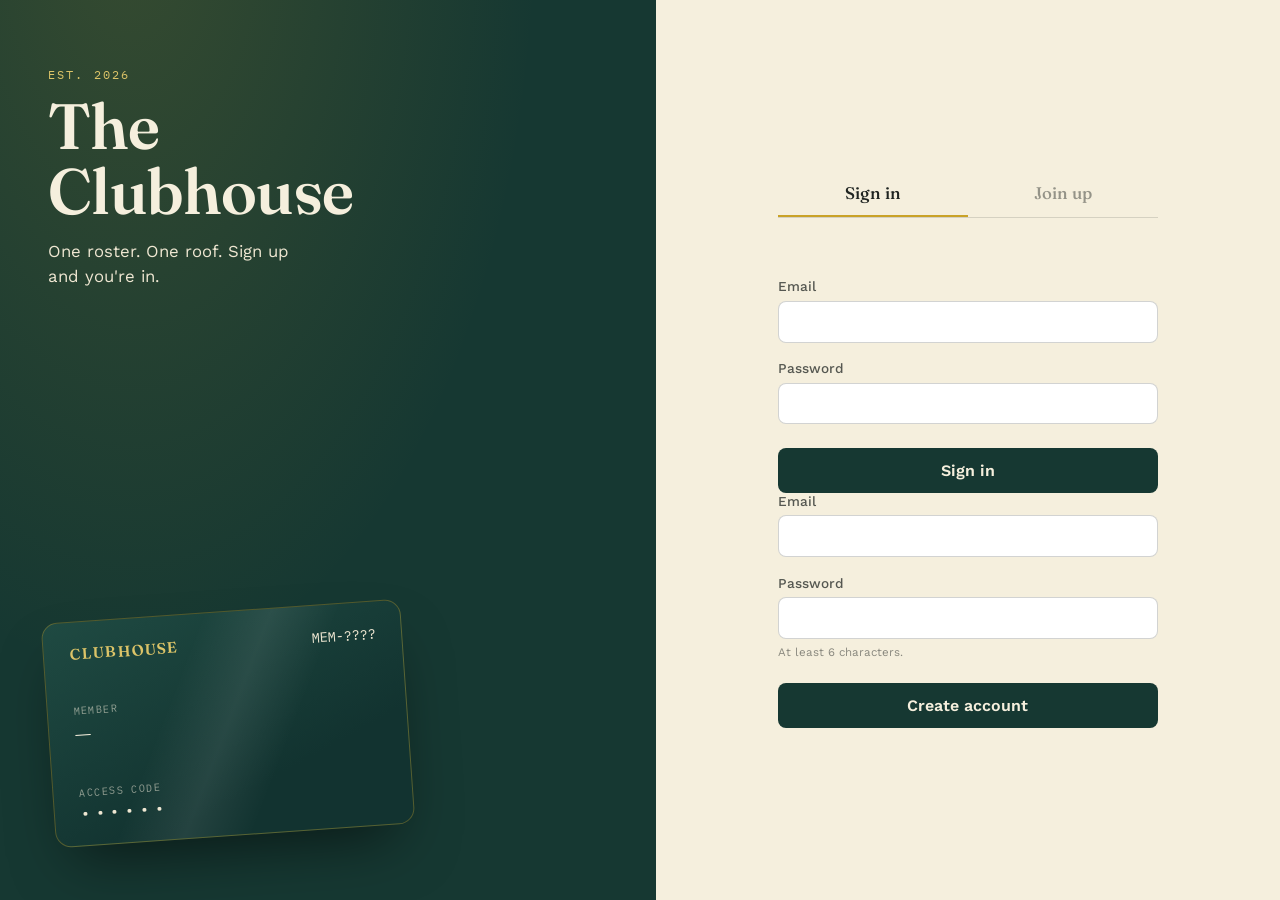
==== dashboard.html @ dbffff2b "Create dashboard.html" ====
<!DOCTYPE html>
<html lang="en">
<head>
<meta charset="UTF-8" />
<meta name="viewport" content="width=device-width, initial-scale=1.0" />
<title>The Clubhouse — Dashboard</title>
<link rel="preconnect" href="https://fonts.googleapis.com">
<link href="https://fonts.googleapis.com/css2?family=Fraunces:ital,opsz,wght@0,9..144,500;0,9..144,600;1,9..144,500&family=Work+Sans:wght@400;500;600&family=IBM+Plex+Mono:wght@500;600&display=swap" rel="stylesheet">
<link rel="stylesheet" href="style.css" />
<style>
  .dash-stage {
    min-height: 100vh;
    display: flex;
    align-items: center;
    justify-content: center;
    background: var(--cream);
    padding: 2rem;
  }
  .dash-card {
    max-width: 420px;
    width: 100%;
    text-align: center;
  }
  .dash-card h1 {
    font-family: var(--font-display);
    font-size: 2rem;
    margin-bottom: 0.4rem;
  }
  .dash-card p { color: rgba(31,36,33,0.7); margin-bottom: 2rem; }
  .dash-signout {
    background: none;
    border: 1px solid rgba(31,36,33,0.25);
    padding: 0.6rem 1.2rem;
    border-radius: 8px;
    cursor: pointer;
    font-family: var(--font-body);
    font-weight: 500;
  }
  .dash-signout:hover { background: rgba(31,36,33,0.06); }
</style>
</head>
<body>

<div class="dash-stage">
  <div class="dash-card">
    <div class="card-wrap" style="margin: 0 auto 2rem;">
      <div class="member-card" id="memberCard">
        <div class="member-card-top">
          <span class="member-card-club">CLUBHOUSE</span>
          <span class="member-card-id revealed" id="cardId">MEM-????</span>
        </div>
        <div class="member-card-body">
          <span class="member-card-label">Member</span>
          <span class="member-card-name" id="cardName">—</span>
        </div>
        <div class="member-card-bottom">
          <span class="member-card-label">Status</span>
          <span class="member-card-dots">Active</span>
        </div>
        <div class="member-card-shine"></div>
      </div>
    </div>
    <h1>Welcome back.</h1>
    <p id="welcomeText">You're signed in.</p>
    <button class="dash-signout" id="signOutBtn">Sign out</button>
  </div>
</div>

<script>
  const session = JSON.parse(localStorage.getItem('clubhouse_session') || 'null');
  if (!session) {
    window.location.href = 'index.html';
  } else {
    const namePart = session.email.includes('@') ? session.email.split('@')[0] : session.email;
    document.getElementById('cardName').textContent = namePart.replace(/[._]/g, ' ');
    document.getElementById('cardId').textContent = session.memberId || 'MEM-????';
    document.getElementById('welcomeText').textContent = session.email + ' — membership ' + (session.memberId || '');
  }

  document.getElementById('signOutBtn').addEventListener('click', () => {
    localStorage.removeItem('clubhouse_session');
    window.location.href = 'index.html';
  });
</script>
</body>
</html>
---- style.css ----
:root {
  --ink: #1F2421;
  --teal-deep: #163832;
  --teal-panel: #1F4A42;
  --cream: #F5EFDD;
  --cream-soft: #EFE7D2;
  --gold: #C9A227;
  --gold-soft: #DCC468;
  --coral: #E2634F;
  --font-display: 'Fraunces', serif;
  --font-body: 'Work Sans', sans-serif;
  --font-mono: 'IBM Plex Mono', monospace;
}

* { box-sizing: border-box; }

html, body {
  margin: 0;
  padding: 0;
  min-height: 100%;
  font-family: var(--font-body);
  color: var(--ink);
  background: var(--teal-deep);
}

button, input {
  font-family: inherit;
}

.stage {
  min-height: 100vh;
  display: grid;
  grid-template-columns: 1.05fr 1fr;
}

/* ---------- LEFT BRAND PANEL ---------- */

.brand-panel {
  background:
    radial-gradient(ellipse at 20% -10%, rgba(201, 162, 39, 0.18), transparent 55%),
    var(--teal-deep);
  color: var(--cream);
  padding: 4rem 3rem;
  display: flex;
  flex-direction: column;
  justify-content: space-between;
  gap: 3rem;
  position: relative;
  overflow: hidden;
}

.brand-eyebrow {
  font-family: var(--font-mono);
  font-size: 0.75rem;
  letter-spacing: 0.18em;
  text-transform: uppercase;
  color: var(--gold-soft);
}

.brand-name {
  font-family: var(--font-display);
  font-weight: 600;
  font-size: clamp(2.6rem, 5vw, 4rem);
  line-height: 1.02;
  margin: 0.6rem 0 1rem;
  letter-spacing: -0.01em;
}

.brand-tagline {
  font-size: 1.05rem;
  max-width: 26ch;
  color: var(--cream-soft);
  line-height: 1.5;
  margin: 0;
}

/* ---------- SIGNATURE: THE MEMBERSHIP CARD ---------- */

.card-wrap {
  perspective: 1200px;
}

.member-card {
  width: min(360px, 90%);
  aspect-ratio: 1.6 / 1;
  border-radius: 16px;
  background: linear-gradient(155deg, var(--teal-panel), #123330 70%);
  border: 1px solid rgba(201, 162, 39, 0.35);
  box-shadow: 0 30px 60px -20px rgba(0,0,0,0.55);
  padding: 1.4rem 1.6rem;
  position: relative;
  display: flex;
  flex-direction: column;
  justify-content: space-between;
  transform: rotate(-4deg);
  transition: transform 0.4s ease;
  overflow: hidden;
}

.member-card:hover { transform: rotate(-1deg) scale(1.01); }

.member-card-top {
  display: flex;
  justify-content: space-between;
  align-items: baseline;
}

.member-card-club {
  font-family: var(--font-display);
  font-weight: 600;
  letter-spacing: 0.08em;
  font-size: 0.95rem;
  color: var(--gold-soft);
}

.member-card-id {
  font-family: var(--font-mono);
  font-size: 0.85rem;
  color: var(--cream-soft);
  transition: color 0.3s ease;
}

.member-card-id.revealed {
  color: var(--gold);
  font-weight: 600;
}

.member-card-body {
  display: flex;
  flex-direction: column;
  gap: 0.2rem;
}

.member-card-label {
  font-family: var(--font-mono);
  font-size: 0.65rem;
  letter-spacing: 0.14em;
  text-transform: uppercase;
  color: rgba(245, 239, 221, 0.55);
}

.member-card-name {
  font-family: var(--font-display);
  font-size: 1.3rem;
  color: var(--cream);
  min-height: 1.6rem;
}

.member-card-bottom {
  display: flex;
  flex-direction: column;
  gap: 0.2rem;
}

.member-card-dots {
  font-family: var(--font-mono);
  letter-spacing: 0.3em;
  font-size: 1rem;
  color: var(--cream-soft);
}

.member-card-shine {
  position: absolute;
  inset: -40% -20%;
  background: linear-gradient(115deg, transparent 40%, rgba(255,255,255,0.08) 50%, transparent 60%);
  pointer-events: none;
}

/* ---------- RIGHT FORM PANEL ---------- */

.form-panel {
  background: var(--cream);
  display: flex;
  align-items: center;
  justify-content: center;
  padding: 3rem 2rem;
}

.form-card {
  width: 100%;
  max-width: 380px;
}

.tabs {
  display: flex;
  border-bottom: 1px solid rgba(31, 36, 33, 0.15);
  margin-bottom: 1.6rem;
}

.tab {
  flex: 1;
  background: none;
  border: none;
  font-family: var(--font-display);
  font-size: 1.05rem;
  font-weight: 500;
  color: rgba(31, 36, 33, 0.45);
  padding: 0.7rem 0.5rem;
  cursor: pointer;
  border-bottom: 2px solid transparent;
  transition: color 0.2s ease, border-color 0.2s ease;
}

.tab[aria-selected="true"] {
  color: var(--ink);
  border-bottom-color: var(--gold);
}

.tab:focus-visible,
input:focus-visible,
button:focus-visible {
  outline: 2px solid var(--teal-panel);
  outline-offset: 2px;
}

.form-status {
  min-height: 1.4rem;
  font-size: 0.88rem;
  margin: 0 0 0.8rem;
  color: var(--coral);
}

.form-status.success { color: #2E7D5B; }

.auth-form {
  display: flex;
  flex-direction: column;
  gap: 1.1rem;
}

.field {
  display: flex;
  flex-direction: column;
  gap: 0.4rem;
  font-size: 0.85rem;
  font-weight: 500;
  color: rgba(31, 36, 33, 0.75);
}

.field input {
  font-size: 1rem;
  padding: 0.65rem 0.8rem;
  border-radius: 8px;
  border: 1px solid rgba(31, 36, 33, 0.2);
  background: #fff;
  color: var(--ink);
}

.field-hint {
  font-size: 0.72rem;
  font-weight: 400;
  color: rgba(31, 36, 33, 0.5);
}

.btn-primary {
  margin-top: 0.4rem;
  background: var(--teal-deep);
  color: var(--cream);
  border: none;
  border-radius: 8px;
  padding: 0.8rem 1rem;
  font-size: 1rem;
  font-weight: 600;
  cursor: pointer;
  transition: background 0.2s ease, transform 0.1s ease;
}

.btn-primary:hover { background: var(--teal-panel); }
.btn-primary:active { transform: scale(0.98); }
.btn-primary:disabled { opacity: 0.6; cursor: not-allowed; }

/* ---------- RESPONSIVE ---------- */

@media (max-width: 860px) {
  .stage { grid-template-columns: 1fr; }
  .brand-panel { padding: 2.5rem 1.5rem; gap: 2rem; }
  .card-wrap { display: flex; justify-content: center; }
  .form-panel { padding: 2.5rem 1.5rem; }
}

@media (prefers-reduced-motion: reduce) {
  .member-card, .btn-primary, .tab, .member-card-id { transition: none; }
}
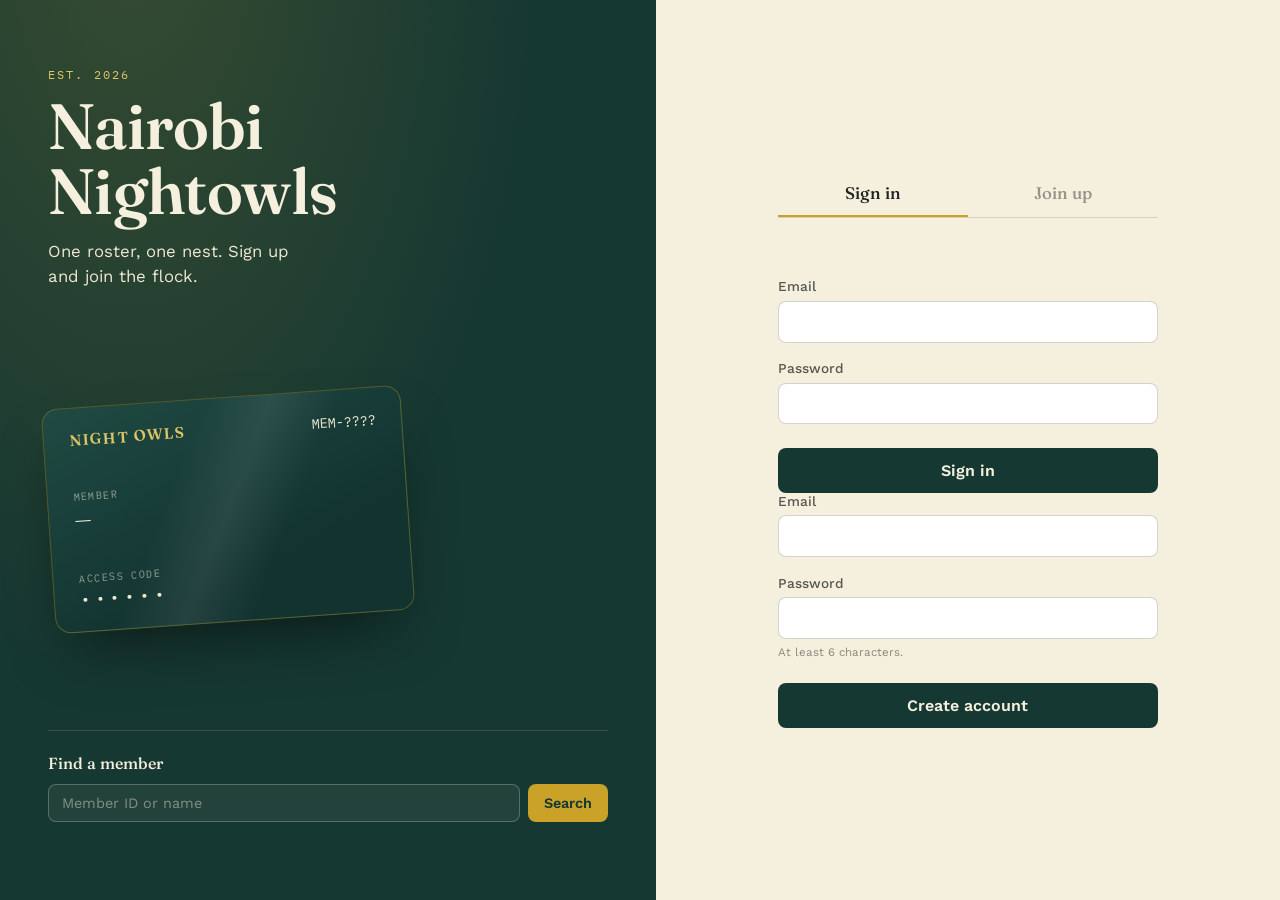
==== commit aaf798d3: "Update dashboard.html" ====
--- a/dashboard.html
+++ b/dashboard.html
@@ -3,7 +3,7 @@
 <head>
 <meta charset="UTF-8" />
 <meta name="viewport" content="width=device-width, initial-scale=1.0" />
-<title>The Clubhouse — Dashboard</title>
+<title>Nairobi Nightowls — Dashboard</title>
 <link rel="preconnect" href="https://fonts.googleapis.com">
 <link href="https://fonts.googleapis.com/css2?family=Fraunces:ital,opsz,wght@0,9..144,500;0,9..144,600;1,9..144,500&family=Work+Sans:wght@400;500;600&family=IBM+Plex+Mono:wght@500;600&display=swap" rel="stylesheet">
 <link rel="stylesheet" href="style.css" />
@@ -46,7 +46,7 @@
     <div class="card-wrap" style="margin: 0 auto 2rem;">
       <div class="member-card" id="memberCard">
         <div class="member-card-top">
-          <span class="member-card-club">CLUBHOUSE</span>
+          <span class="member-card-club">NIGHT OWLS</span>
           <span class="member-card-id revealed" id="cardId">MEM-????</span>
         </div>
         <div class="member-card-body">
@@ -67,7 +67,7 @@
 </div>
 
 <script>
-  const session = JSON.parse(localStorage.getItem('clubhouse_session') || 'null');
+  const session = JSON.parse(localStorage.getItem('nightowls_session') || 'null');
   if (!session) {
     window.location.href = 'index.html';
   } else {
@@ -78,7 +78,7 @@
   }
 
   document.getElementById('signOutBtn').addEventListener('click', () => {
-    localStorage.removeItem('clubhouse_session');
+    localStorage.removeItem('nightowls_session');
     window.location.href = 'index.html';
   });
 </script>
--- a/style.css
+++ b/style.css
@@ -166,6 +166,90 @@
   pointer-events: none;
 }
 
+/* ---------- MEMBER LOOKUP (homepage search) ---------- */
+
+.lookup-wrap {
+  border-top: 1px solid rgba(245, 239, 221, 0.15);
+  padding-top: 1.4rem;
+}
+
+.lookup-title {
+  font-family: var(--font-display);
+  font-weight: 500;
+  font-size: 1rem;
+  color: var(--cream);
+  margin: 0 0 0.7rem;
+}
+
+.lookup-form {
+  display: flex;
+  gap: 0.5rem;
+}
+
+.lookup-form input {
+  flex: 1;
+  font-size: 0.9rem;
+  padding: 0.6rem 0.8rem;
+  border-radius: 8px;
+  border: 1px solid rgba(245, 239, 221, 0.25);
+  background: rgba(245, 239, 221, 0.06);
+  color: var(--cream);
+}
+
+.lookup-form input::placeholder { color: rgba(245, 239, 221, 0.45); }
+
+.btn-lookup {
+  background: var(--gold);
+  color: var(--teal-deep);
+  border: none;
+  border-radius: 8px;
+  padding: 0.6rem 1rem;
+  font-size: 0.9rem;
+  font-weight: 600;
+  cursor: pointer;
+  transition: background 0.2s ease;
+}
+
+.btn-lookup:hover { background: var(--gold-soft); }
+
+.lookup-results {
+  list-style: none;
+  margin: 0.9rem 0 0;
+  padding: 0;
+  display: flex;
+  flex-direction: column;
+  gap: 0.5rem;
+  max-height: 220px;
+  overflow-y: auto;
+}
+
+.lookup-results li {
+  display: flex;
+  justify-content: space-between;
+  align-items: baseline;
+  gap: 0.8rem;
+  padding: 0.55rem 0.75rem;
+  border-radius: 8px;
+  background: rgba(245, 239, 221, 0.06);
+  font-size: 0.9rem;
+}
+
+.lookup-name { color: var(--cream); }
+
+.lookup-id {
+  font-family: var(--font-mono);
+  font-size: 0.8rem;
+  color: var(--gold-soft);
+  white-space: nowrap;
+}
+
+.lookup-empty {
+  color: rgba(245, 239, 221, 0.55);
+  font-size: 0.85rem;
+  padding: 0.4rem 0.1rem;
+  background: none !important;
+}
+
 /* ---------- RIGHT FORM PANEL ---------- */
 
 .form-panel {
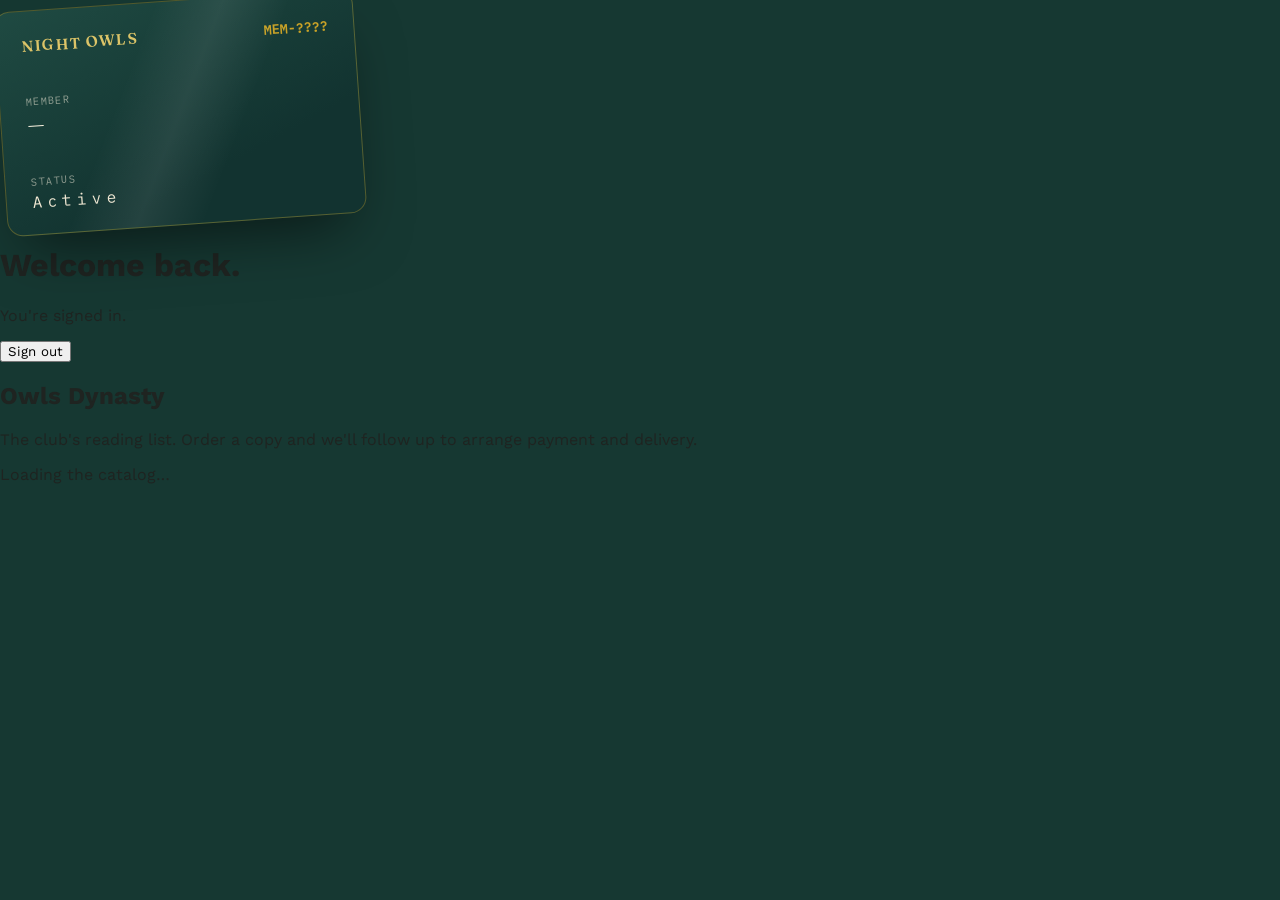
==== commit 6f2db631: "Update dashboard.html" ====
--- a/dashboard.html
+++ b/dashboard.html
@@ -7,43 +7,14 @@
 <link rel="preconnect" href="https://fonts.googleapis.com">
 <link href="https://fonts.googleapis.com/css2?family=Fraunces:ital,opsz,wght@0,9..144,500;0,9..144,600;1,9..144,500&family=Work+Sans:wght@400;500;600&family=IBM+Plex+Mono:wght@500;600&display=swap" rel="stylesheet">
 <link rel="stylesheet" href="style.css" />
-<style>
-  .dash-stage {
-    min-height: 100vh;
-    display: flex;
-    align-items: center;
-    justify-content: center;
-    background: var(--cream);
-    padding: 2rem;
-  }
-  .dash-card {
-    max-width: 420px;
-    width: 100%;
-    text-align: center;
-  }
-  .dash-card h1 {
-    font-family: var(--font-display);
-    font-size: 2rem;
-    margin-bottom: 0.4rem;
-  }
-  .dash-card p { color: rgba(31,36,33,0.7); margin-bottom: 2rem; }
-  .dash-signout {
-    background: none;
-    border: 1px solid rgba(31,36,33,0.25);
-    padding: 0.6rem 1.2rem;
-    border-radius: 8px;
-    cursor: pointer;
-    font-family: var(--font-body);
-    font-weight: 500;
-  }
-  .dash-signout:hover { background: rgba(31,36,33,0.06); }
-</style>
 </head>
 <body>
 
-<div class="dash-stage">
-  <div class="dash-card">
-    <div class="card-wrap" style="margin: 0 auto 2rem;">
+<div class="dash-page">
+
+  <!-- Member header -->
+  <header class="dash-header">
+    <div class="card-wrap dash-card-wrap">
       <div class="member-card" id="memberCard">
         <div class="member-card-top">
           <span class="member-card-club">NIGHT OWLS</span>
@@ -60,27 +31,30 @@
         <div class="member-card-shine"></div>
       </div>
     </div>
-    <h1>Welcome back.</h1>
-    <p id="welcomeText">You're signed in.</p>
-    <button class="dash-signout" id="signOutBtn">Sign out</button>
-  </div>
+    <div class="dash-welcome">
+      <h1>Welcome back.</h1>
+      <p id="welcomeText">You're signed in.</p>
+      <button class="dash-signout" id="signOutBtn">Sign out</button>
+    </div>
+  </header>
+
+  <!-- Owls Dynasty book catalog -->
+  <section class="dynasty-section">
+    <div class="dynasty-heading">
+      <h2>Owls Dynasty</h2>
+      <p>The club's reading list. Order a copy and we'll follow up to arrange payment and delivery.</p>
+    </div>
+
+    <p class="dynasty-status" id="dynastyStatus" role="status"></p>
+
+    <div class="book-grid" id="bookGrid">
+      <p class="book-empty">Loading the catalog…</p>
+    </div>
+  </section>
+
 </div>
 
-<script>
-  const session = JSON.parse(localStorage.getItem('nightowls_session') || 'null');
-  if (!session) {
-    window.location.href = 'index.html';
-  } else {
-    const namePart = session.email.includes('@') ? session.email.split('@')[0] : session.email;
-    document.getElementById('cardName').textContent = namePart.replace(/[._]/g, ' ');
-    document.getElementById('cardId').textContent = session.memberId || 'MEM-????';
-    document.getElementById('welcomeText').textContent = session.email + ' — membership ' + (session.memberId || '');
-  }
-
-  document.getElementById('signOutBtn').addEventListener('click', () => {
-    localStorage.removeItem('nightowls_session');
-    window.location.href = 'index.html';
-  });
-</script>
+<script src="api.js"></script>
+<script src="dashboard.js"></script>
 </body>
 </html>
--- a/style.css
+++ b/style.css
@@ -312,6 +312,10 @@
   gap: 1.1rem;
 }
 
+.auth-form[hidden] {
+  display: none;
+}
+
 .field {
   display: flex;
   flex-direction: column;
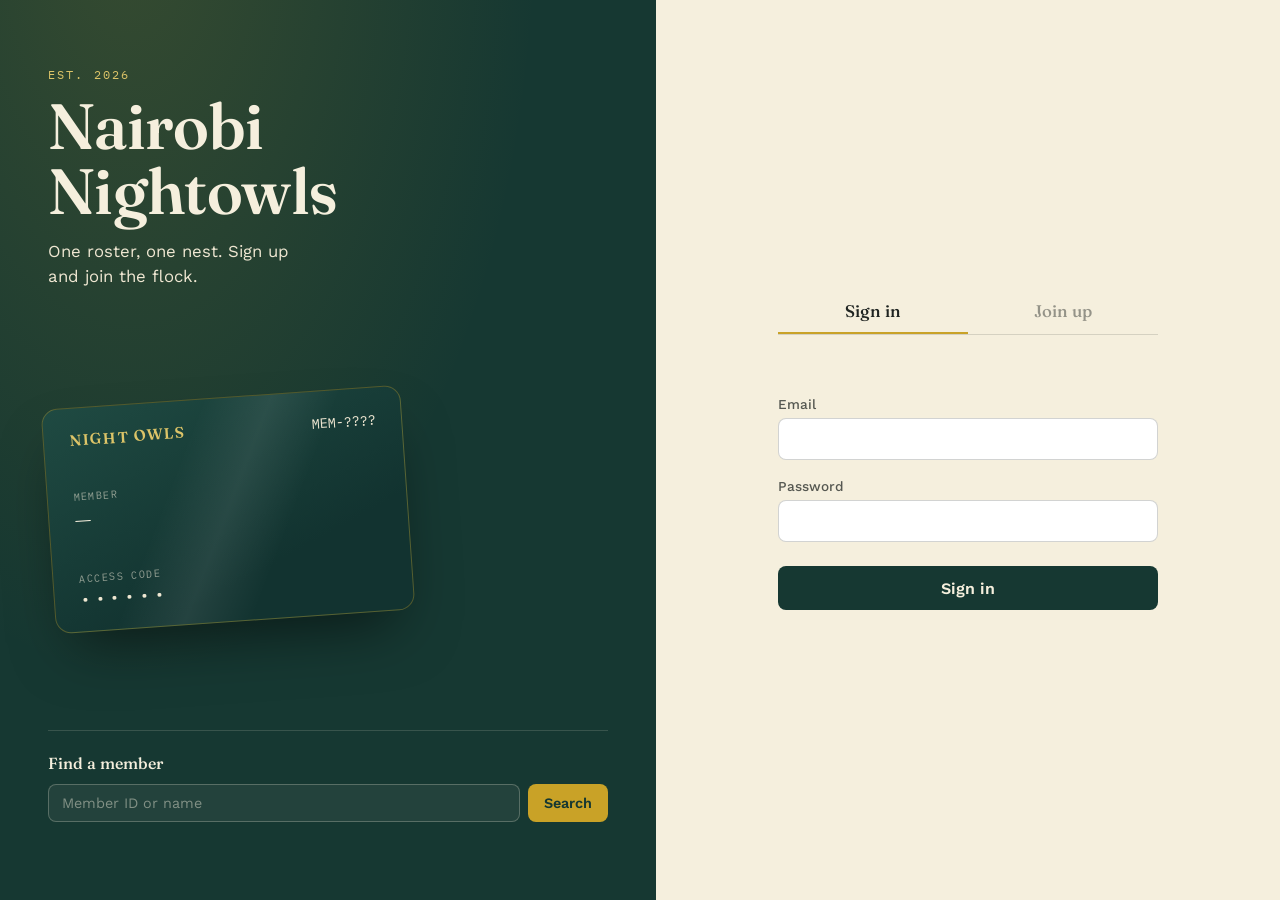
==== commit d674b95c: "Update dashboard.html" ====
--- a/dashboard.html
+++ b/dashboard.html
@@ -9,8 +9,11 @@
 <link rel="stylesheet" href="style.css" />
 </head>
 <body>
-
 <div class="dash-page">
+  <nav class="top-nav">
+    <a href="dashboard.html" class="active">Owls Dynasty</a>
+    <a href="spotlight.html">This Week</a>
+  </nav>
 
   <!-- Member header -->
   <header class="dash-header">
@@ -37,23 +40,18 @@
       <button class="dash-signout" id="signOutBtn">Sign out</button>
     </div>
   </header>
-
   <!-- Owls Dynasty book catalog -->
   <section class="dynasty-section">
     <div class="dynasty-heading">
       <h2>Owls Dynasty</h2>
       <p>The club's reading list. Order a copy and we'll follow up to arrange payment and delivery.</p>
     </div>
-
     <p class="dynasty-status" id="dynastyStatus" role="status"></p>
-
     <div class="book-grid" id="bookGrid">
       <p class="book-empty">Loading the catalog…</p>
     </div>
   </section>
-
 </div>
-
 <script src="api.js"></script>
 <script src="dashboard.js"></script>
 </body>
--- a/style.css
+++ b/style.css
@@ -357,6 +357,144 @@
 .btn-primary:active { transform: scale(0.98); }
 .btn-primary:disabled { opacity: 0.6; cursor: not-allowed; }
 
+/* ---------- DASHBOARD ---------- */
+
+.dash-page {
+  min-height: 100vh;
+  background: var(--cream);
+  padding: 3rem clamp(1.5rem, 5vw, 4rem);
+}
+
+.dash-header {
+  display: flex;
+  align-items: center;
+  gap: 2.5rem;
+  flex-wrap: wrap;
+  padding-bottom: 2.5rem;
+  border-bottom: 1px solid rgba(31, 36, 33, 0.12);
+  margin-bottom: 2.5rem;
+}
+
+.dash-card-wrap { flex-shrink: 0; }
+
+.dash-welcome h1 {
+  font-family: var(--font-display);
+  font-size: 1.8rem;
+  margin: 0 0 0.3rem;
+}
+
+.dash-welcome p {
+  color: rgba(31, 36, 33, 0.65);
+  margin: 0 0 1rem;
+}
+
+.dash-signout {
+  background: none;
+  border: 1px solid rgba(31, 36, 33, 0.25);
+  padding: 0.55rem 1.1rem;
+  border-radius: 8px;
+  cursor: pointer;
+  font-family: var(--font-body);
+  font-weight: 500;
+}
+
+.dash-signout:hover { background: rgba(31, 36, 33, 0.06); }
+
+.dynasty-heading h2 {
+  font-family: var(--font-display);
+  font-size: 1.7rem;
+  margin: 0 0 0.3rem;
+}
+
+.dynasty-heading p {
+  color: rgba(31, 36, 33, 0.65);
+  margin: 0 0 1.2rem;
+  max-width: 60ch;
+}
+
+.dynasty-status {
+  min-height: 1.4rem;
+  font-size: 0.9rem;
+  color: var(--coral);
+  margin: 0 0 1rem;
+}
+
+.dynasty-status.success { color: #2E7D5B; }
+
+.book-grid {
+  display: grid;
+  grid-template-columns: repeat(auto-fill, minmax(240px, 1fr));
+  gap: 1.2rem;
+}
+
+.book-card {
+  background: #fff;
+  border: 1px solid rgba(31, 36, 33, 0.1);
+  border-radius: 12px;
+  padding: 1.3rem;
+  display: flex;
+  flex-direction: column;
+  gap: 0.4rem;
+}
+
+.book-title {
+  font-family: var(--font-display);
+  font-size: 1.15rem;
+  margin: 0;
+}
+
+.book-author {
+  font-size: 0.85rem;
+  color: rgba(31, 36, 33, 0.6);
+  margin: 0;
+}
+
+.book-desc {
+  font-size: 0.88rem;
+  color: rgba(31, 36, 33, 0.75);
+  line-height: 1.4;
+  margin: 0.3rem 0 0.6rem;
+  flex-grow: 1;
+}
+
+.book-footer {
+  display: flex;
+  align-items: center;
+  justify-content: space-between;
+  gap: 0.8rem;
+  margin-top: auto;
+}
+
+.book-price {
+  font-family: var(--font-mono);
+  font-weight: 600;
+  color: var(--teal-panel);
+}
+
+.btn-order {
+  background: var(--teal-deep);
+  color: var(--cream);
+  border: none;
+  border-radius: 8px;
+  padding: 0.55rem 0.9rem;
+  font-size: 0.85rem;
+  font-weight: 600;
+  cursor: pointer;
+  transition: background 0.2s ease;
+}
+
+.btn-order:hover { background: var(--teal-panel); }
+.btn-order:disabled { opacity: 0.6; cursor: not-allowed; }
+
+.book-empty {
+  color: rgba(31, 36, 33, 0.55);
+  font-size: 0.9rem;
+}
+
+@media (max-width: 640px) {
+  .dash-header { flex-direction: column; align-items: flex-start; }
+}
+
 /* ---------- RESPONSIVE ---------- */
 
 @media (max-width: 860px) {
@@ -369,3 +507,160 @@
 @media (prefers-reduced-motion: reduce) {
   .member-card, .btn-primary, .tab, .member-card-id { transition: none; }
 }
+
+/* =====================================================================
+   TOP NAV (shared strip linking Dashboard <-> Spotlight)
+   ===================================================================== */
+
+.top-nav {
+  display: flex;
+  align-items: center;
+  gap: 0.4rem;
+  margin-bottom: 2rem;
+}
+
+.top-nav a {
+  font-family: var(--font-mono);
+  font-size: 0.8rem;
+  letter-spacing: 0.08em;
+  text-transform: uppercase;
+  text-decoration: none;
+  color: rgba(31, 36, 33, 0.55);
+  padding: 0.5rem 0.9rem;
+  border-radius: 999px;
+  border: 1px solid transparent;
+  transition: color 0.2s ease, border-color 0.2s ease, background 0.2s ease;
+}
+
+.top-nav a:hover {
+  color: var(--ink);
+  background: rgba(31, 36, 33, 0.06);
+}
+
+.top-nav a.active {
+  color: var(--teal-deep);
+  border-color: rgba(201, 162, 39, 0.5);
+  background: rgba(201, 162, 39, 0.12);
+  font-weight: 600;
+}
+
+/* =====================================================================
+   SPOTLIGHT — weekly feature feed
+   Signature element: the "week strip" — a single running ledger of dated
+   entries down the left of each card, styled like a mono-space log book,
+   so the page reads like an ongoing dispatch rather than a static grid.
+   ===================================================================== */
+
+.spotlight-heading h2 {
+  font-family: var(--font-display);
+  font-size: 1.7rem;
+  margin: 0 0 0.3rem;
+}
+
+.spotlight-heading p {
+  color: rgba(31, 36, 33, 0.65);
+  margin: 0 0 1.6rem;
+  max-width: 62ch;
+}
+
+.spotlight-status {
+  min-height: 1.4rem;
+  font-size: 0.9rem;
+  color: var(--coral);
+  margin: 0 0 1rem;
+}
+
+.spotlight-feed {
+  display: flex;
+  flex-direction: column;
+  border-top: 1px solid rgba(31, 36, 33, 0.12);
+}
+
+.spotlight-entry {
+  display: grid;
+  grid-template-columns: 130px 1fr;
+  gap: 1.5rem;
+  padding: 1.8rem 0;
+  border-bottom: 1px solid rgba(31, 36, 33, 0.12);
+}
+
+.spotlight-entry-date {
+  font-family: var(--font-mono);
+  font-size: 0.75rem;
+  letter-spacing: 0.06em;
+  color: rgba(31, 36, 33, 0.5);
+  padding-top: 0.2rem;
+}
+
+.spotlight-entry-body {
+  display: flex;
+  flex-direction: column;
+  gap: 0.5rem;
+}
+
+.spotlight-name {
+  font-family: var(--font-display);
+  font-size: 1.3rem;
+  margin: 0;
+  color: var(--ink);
+}
+
+.spotlight-headline {
+  font-size: 0.98rem;
+  color: rgba(31, 36, 33, 0.8);
+  margin: 0;
+  line-height: 1.45;
+}
+
+.spotlight-blurb {
+  font-size: 0.9rem;
+  color: rgba(31, 36, 33, 0.65);
+  line-height: 1.5;
+  margin: 0;
+}
+
+.spotlight-actions {
+  display: flex;
+  flex-wrap: wrap;
+  gap: 0.6rem;
+  margin-top: 0.3rem;
+}
+
+.spotlight-watch,
+.spotlight-pick {
+  display: inline-flex;
+  align-items: center;
+  gap: 0.4rem;
+  font-family: var(--font-mono);
+  font-size: 0.75rem;
+  letter-spacing: 0.04em;
+  text-decoration: none;
+  padding: 0.45rem 0.8rem;
+  border-radius: 999px;
+  white-space: nowrap;
+}
+
+.spotlight-watch {
+  background: var(--teal-deep);
+  color: var(--cream);
+}
+
+.spotlight-watch:hover { background: var(--teal-panel); }
+
+.spotlight-pick {
+  background: rgba(201, 162, 39, 0.15);
+  color: var(--teal-deep);
+  border: 1px solid rgba(201, 162, 39, 0.45);
+  font-weight: 600;
+}
+
+.spotlight-empty {
+  color: rgba(31, 36, 33, 0.55);
+  font-size: 0.9rem;
+  padding: 1.2rem 0;
+}
+
+@media (max-width: 640px) {
+  .spotlight-entry { grid-template-columns: 1fr; gap: 0.4rem; }
+  .spotlight-entry-date { padding-top: 0; }
+}
